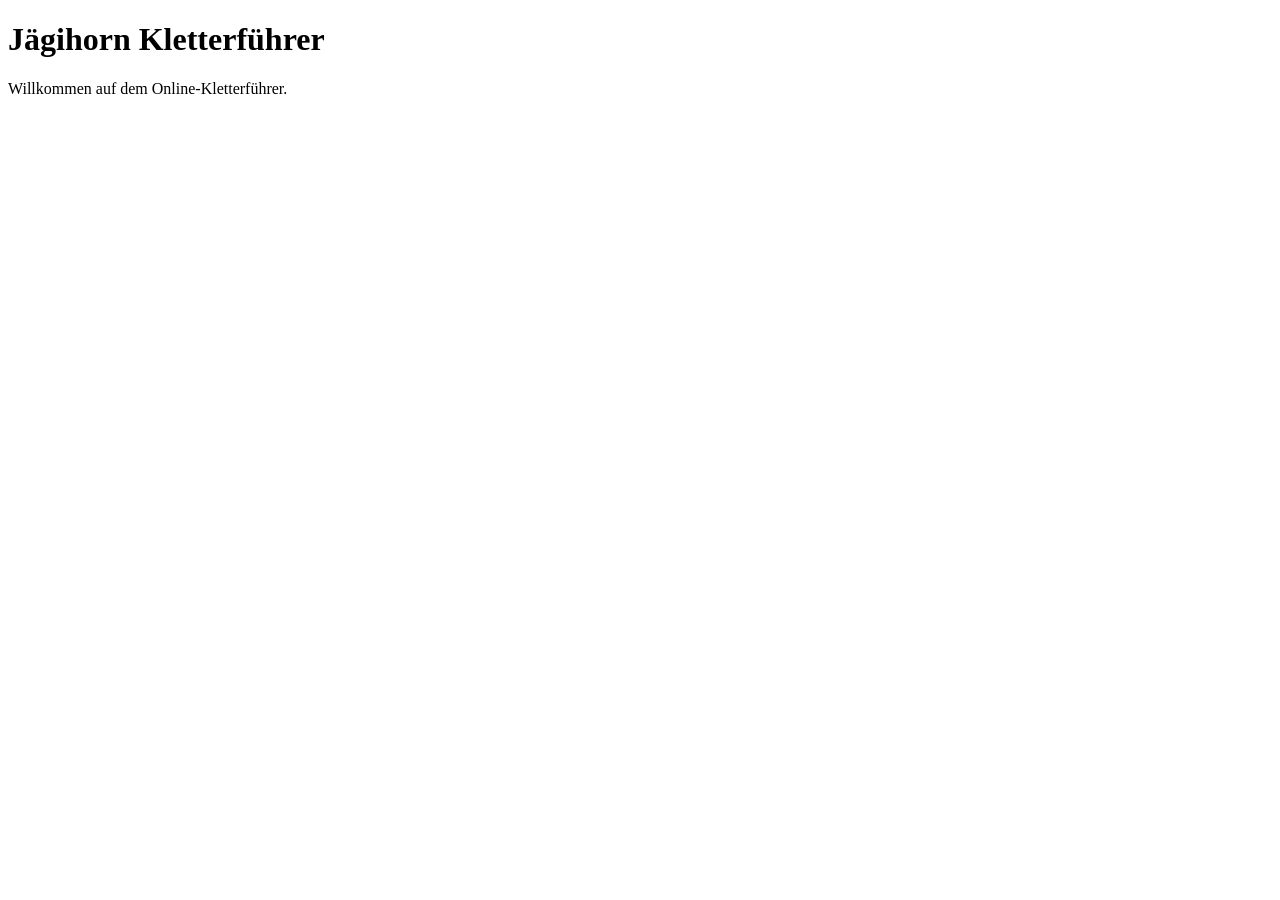
==== index.html @ bebe6508 "Create index.html" ====
<!DOCTYPE html>
<html lang="de">

<head>
    <meta charset="UTF-8">
    <title>Jägihorn Kletterführer</title>
</head>

<body>

<h1>Jägihorn Kletterführer</h1>

<p>Willkommen auf dem Online-Kletterführer.</p>

</body>

</html>
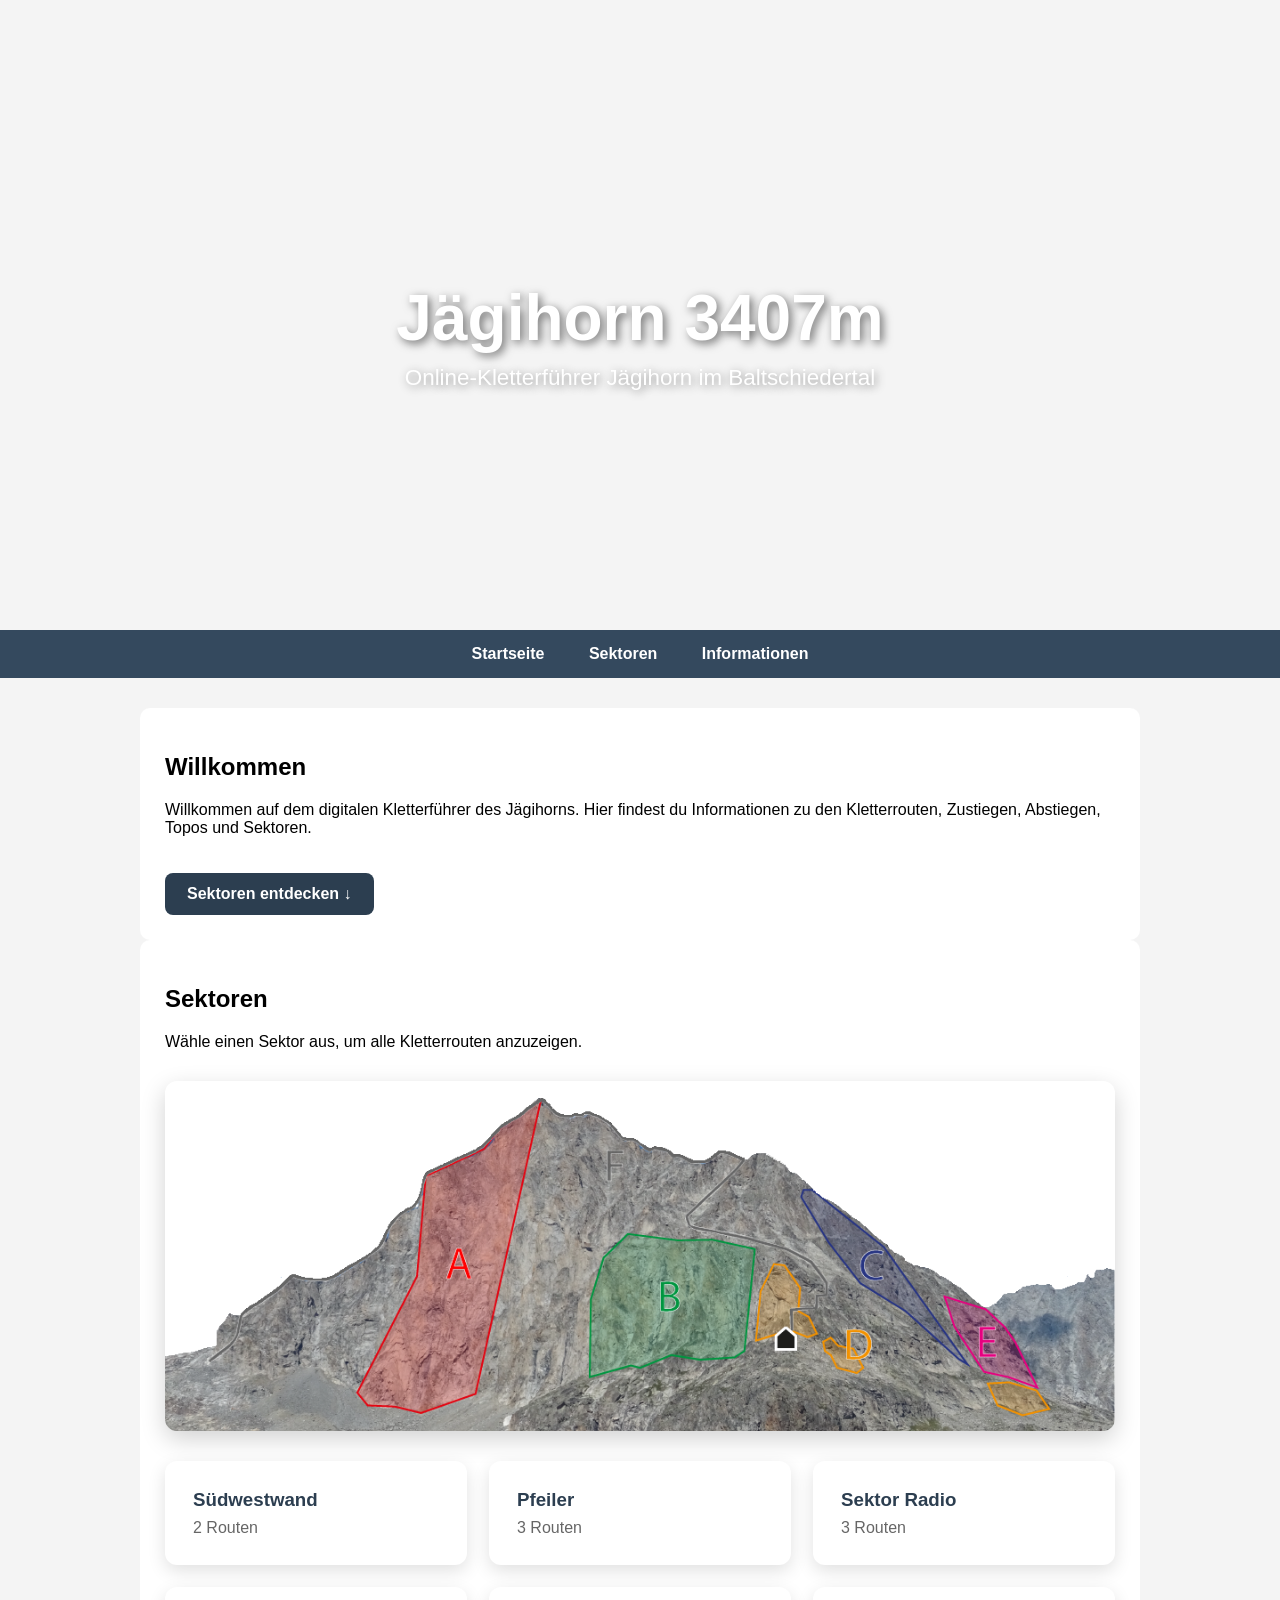
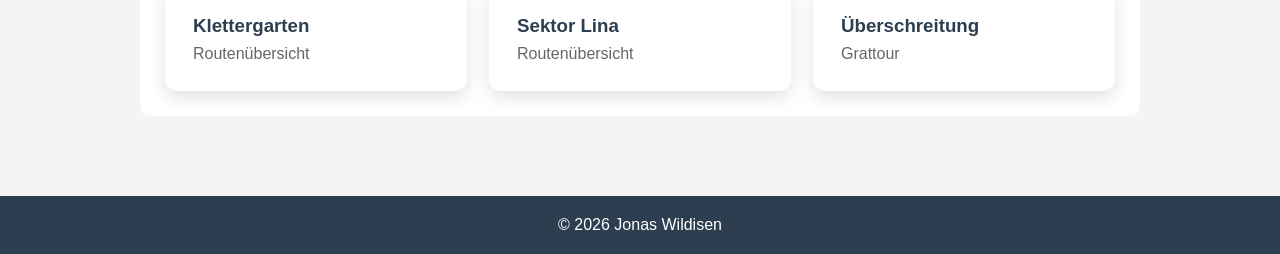
==== commit 715ddad2: "Neue Startseite und Sektorübersicht erstellt" ====
--- a/index.html
+++ b/index.html
@@ -4,13 +4,90 @@
 <head>
     <meta charset="UTF-8">
     <title>Jägihorn Kletterführer</title>
+
+    <link rel="stylesheet" href="css/style.css">
 </head>
 
 <body>
 
-<h1>Jägihorn Kletterführer</h1>
+<header>
+    <h1>Jägihorn 3407m</h1>
+    <p>Online-Kletterführer Jägihorn im Baltschiedertal</p>
+</header>
 
-<p>Willkommen auf dem Online-Kletterführer.</p>
+<nav>
+    <a href="index.html">Startseite</a>
+    <a href="#sektoren">Sektoren</a>
+    <a href="#informationen">Informationen</a>
+</nav>
+
+<main>
+
+    <section id="willkommen">
+    <h2>Willkommen</h2>
+    <p>
+        Willkommen auf dem digitalen Kletterführer des Jägihorns.
+        Hier findest du Informationen zu den Kletterrouten, Zustiegen,
+        Abstiegen, Topos und Sektoren.
+    </p>
+
+    <a class="button" href="#sektoren">Sektoren entdecken ↓</a>
+</section>
+
+<section id="sektoren">
+
+    <h2>Sektoren</h2>
+
+    <p>
+        Wähle einen Sektor aus, um alle Kletterrouten anzuzeigen.
+    </p>
+
+    <div class="overview-image">
+        <img src="images/gesamtuebersicht.png"
+             alt="Gesamtübersicht Jägihorn">
+    </div>
+
+    <div class="sector-grid">
+
+        <a class="sector-card" href="pages/suedwestwand.html">
+            <h3>Südwestwand</h3>
+            <p>2 Routen</p>
+        </a>
+
+        <a class="sector-card" href="#">
+            <h3>Pfeiler</h3>
+            <p>3 Routen</p>
+        </a>
+
+        <a class="sector-card" href="#">
+            <h3>Sektor Radio</h3>
+            <p>3 Routen</p>
+        </a>
+
+        <a class="sector-card" href="#">
+            <h3>Klettergarten</h3>
+            <p>Routenübersicht</p>
+        </a>
+
+        <a class="sector-card" href="#">
+            <h3>Sektor Lina</h3>
+            <p>Routenübersicht</p>
+        </a>
+
+        <a class="sector-card" href="#">
+            <h3>Überschreitung</h3>
+            <p>Grattour</p>
+        </a>
+
+    </div>
+
+</section>
+
+</main>
+
+<footer>
+    © 2026 Jonas Wildisen
+</footer>
 
 </body>
 
--- a/css/style.css
+++ b/css/style.css
@@ -0,0 +1,238 @@
+/* Gesamte Webseite */
+body {
+    margin: 0;
+    font-family: Arial, sans-serif;
+    background-color: #f4f4f4;
+}
+
+
+/* ---------- HEADER ---------- */
+header {
+    position: relative;
+
+    height: 70vh;
+    min-height: 500px;
+
+    display: flex;
+    flex-direction: column;
+
+    justify-content: center;
+    align-items: center;
+
+    text-align: center;
+
+    color: white;
+
+    background-image:
+        linear-gradient(rgba(0,0,0,0),
+                        rgba(0,0,0,0)),
+        url("../images/header-jaegihorn.JPG");
+
+    background-size: cover;
+    background-position: center 40%;
+}
+
+header h1 {
+
+    font-size: 4rem;
+
+    margin-bottom: 10px;
+
+    text-shadow: 3px 3px 10px rgba(0,0,0,0.55);
+
+}
+
+header p {
+
+    font-size: 1.4rem;
+
+    margin: 0;
+
+    text-shadow: 2px 2px 10px rgba(0,0,0,0.45);
+
+}
+
+
+/* Navigation */
+nav {
+    background-color: #34495e;
+    text-align: center;
+    padding: 15px;
+}
+
+
+nav a {
+    color: white;
+    text-decoration: none;
+    margin: 20px;
+    font-weight: bold;
+}
+
+
+/* Hauptinhalt */
+main {
+    max-width: 1000px;
+    margin: auto;
+    padding: 30px;
+}
+
+
+/* Willkommen-Box */
+section {
+    background-color: white;
+    padding: 25px;
+    border-radius: 10px;
+}
+
+
+/* Fussbereich */
+footer {
+    background-color: #2c3e50;
+    color: white;
+    text-align: center;
+    padding: 20px;
+    margin-top: 50px;
+}
+
+
+.button {
+    display: inline-block;
+    margin-top: 20px;
+    padding: 12px 22px;
+
+    background-color: #2c3e50;
+    color: white;
+
+    text-decoration: none;
+    font-weight: bold;
+
+    border-radius: 8px;
+}
+
+.button:hover {
+    background-color: #1f2d3a;
+}
+
+
+.sector-grid {
+    display: grid;
+    grid-template-columns: repeat(3, 1fr);
+    gap: 22px;
+    margin-top: 30px;
+}
+
+.sector-card {
+    display: block;
+    padding: 28px;
+
+    background-color: white;
+    color: #2c3e50;
+
+    text-decoration: none;
+
+    border-radius: 12px;
+    box-shadow: 0 6px 18px rgba(0,0,0,0.12);
+
+    transition: transform 0.2s ease, box-shadow 0.2s ease;
+}
+
+.sector-card h3 {
+    margin-top: 0;
+    margin-bottom: 8px;
+}
+
+.sector-card p {
+    margin: 0;
+    color: #666;
+}
+
+.sector-card:hover {
+    transform: translateY(-5px);
+    box-shadow: 0 10px 25px rgba(0,0,0,0.18);
+}
+
+
+.overview-image {
+    margin-top: 30px;
+    margin-bottom: 40px;
+}
+
+.overview-image img {
+    width: 100%;
+    display: block;
+
+    border-radius: 12px;
+
+    box-shadow: 0 8px 24px rgba(0,0,0,0.18);
+}
+
+
+/* Übersichtsbild */
+
+.overview-image {
+    margin: 30px 0;
+}
+
+.overview-image img {
+    width: 100%;
+    height: 350px;
+    object-fit: cover;
+    object-position: center 40%;
+    border-radius: 12px;
+}
+
+.back-link {
+    display: inline-block;
+    margin-bottom: 20px;
+    color: #e31b23;
+    text-decoration: none;
+    font-weight: bold;
+}
+
+.sector-image-large img {
+    width: 100%;
+    height: 380px;
+    object-fit: cover;
+    object-position: center 45%;
+    border-radius: 12px;
+    box-shadow: 0 8px 24px rgba(0,0,0,0.18);
+    margin: 25px 0;
+}
+
+.route-list {
+    display: grid;
+    gap: 18px;
+}
+
+.route-card {
+    display: grid;
+    grid-template-columns: 50px 1fr auto;
+    align-items: center;
+    gap: 18px;
+
+    padding: 22px;
+    background-color: white;
+    color: #2c3e50;
+    text-decoration: none;
+
+    border-radius: 12px;
+    box-shadow: 0 6px 18px rgba(0,0,0,0.12);
+}
+
+.route-card:hover {
+    transform: translateY(-4px);
+}
+
+.route-number {
+    width: 38px;
+    height: 38px;
+    border-radius: 50%;
+    background-color: #e31b23;
+    color: white;
+
+    display: flex;
+    justify-content: center;
+    align-items: center;
+
+    font-weight: bold;
+}
